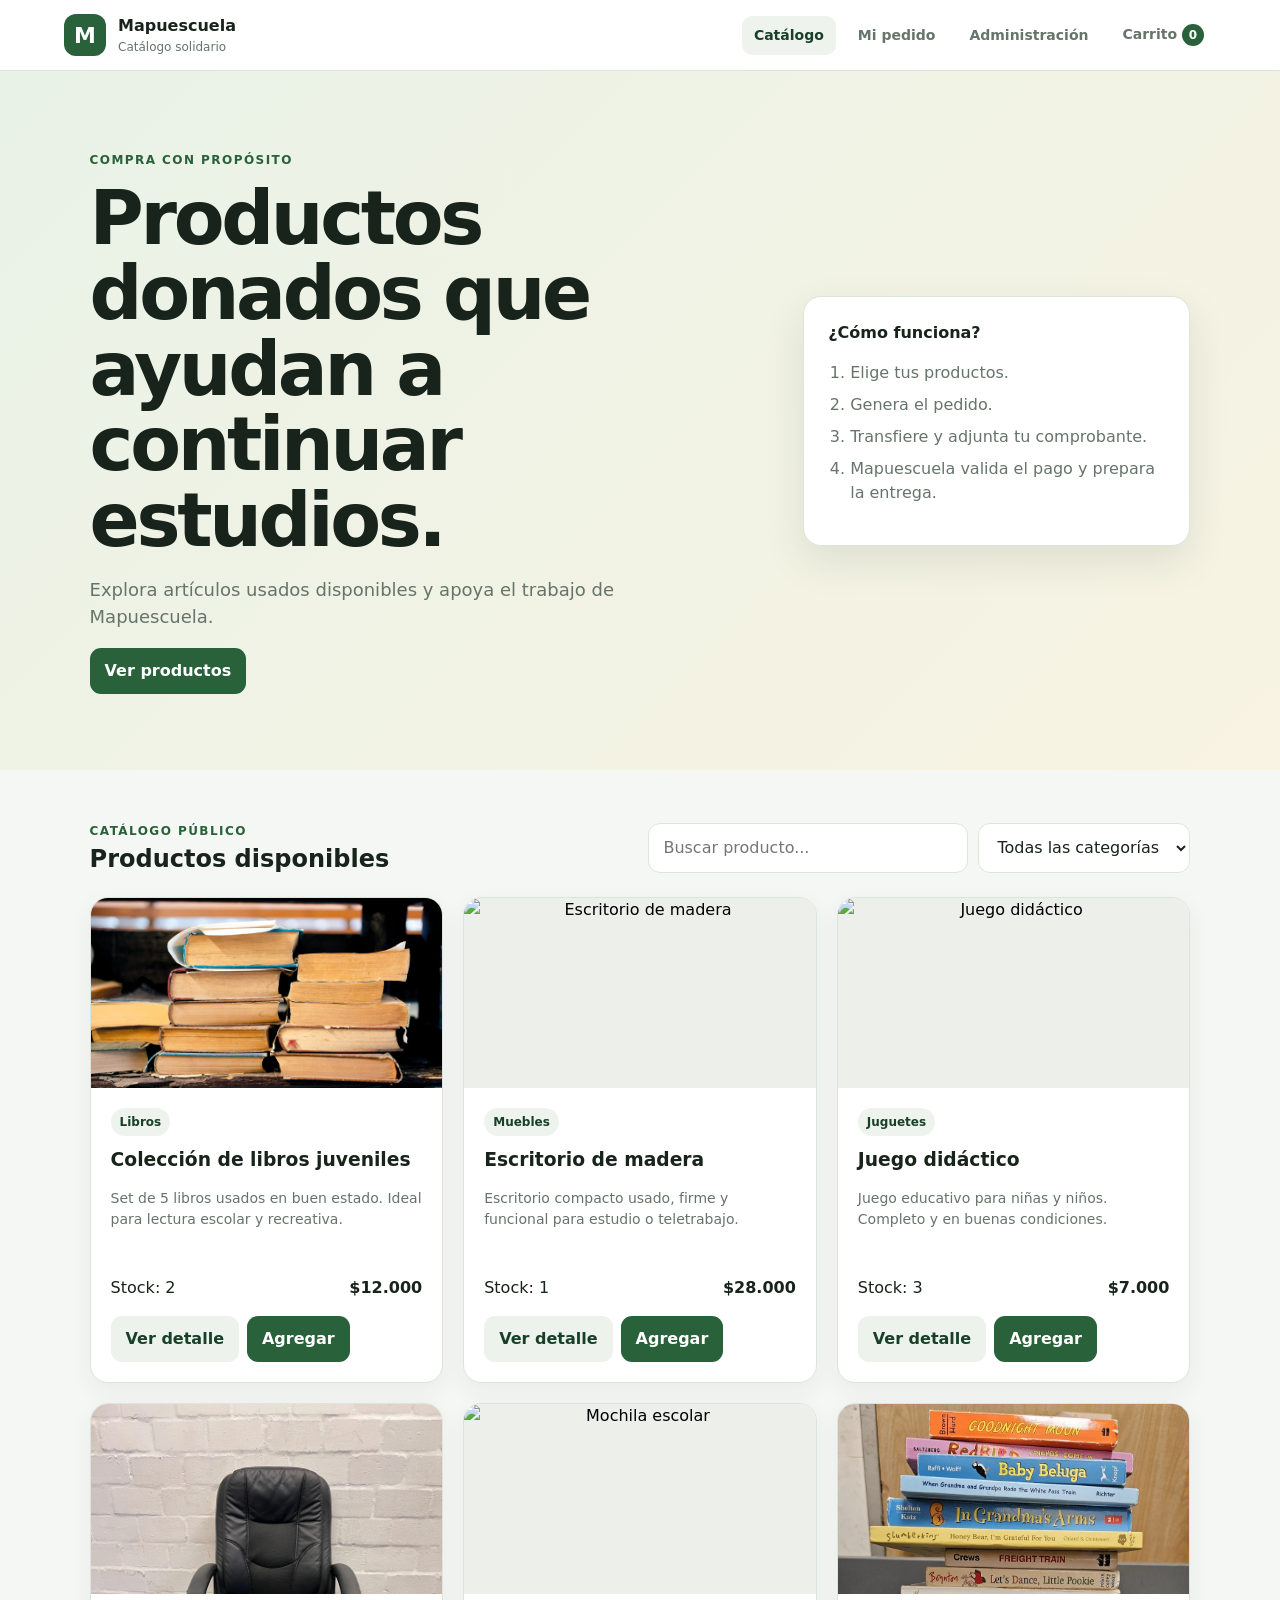
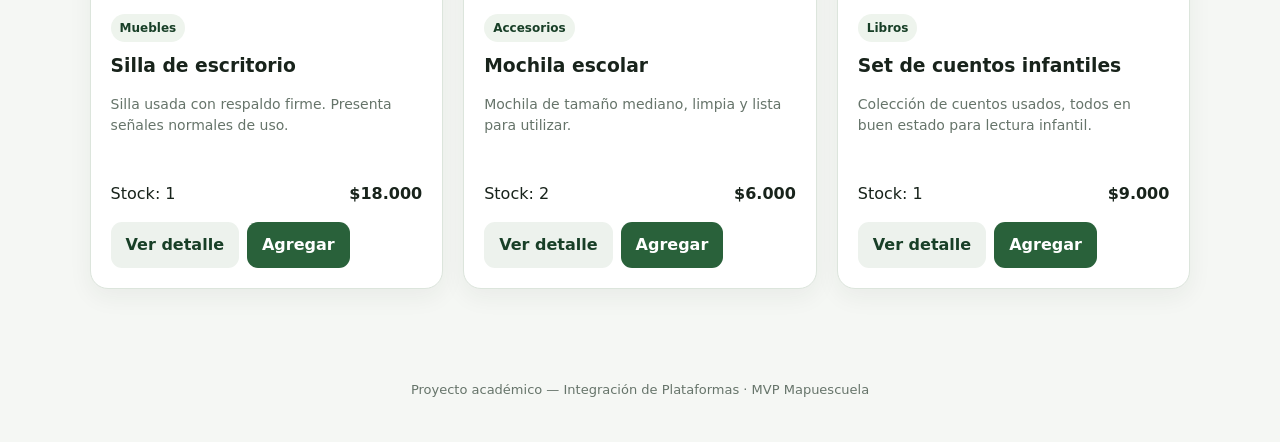
==== frontend/index.html @ 1a3f2280 "Agregar frontend inicial de Mapuescuela Se incorpora catálogo, carrito, checkout, consulta de pedido" ====
<!DOCTYPE html>
<html lang="es">
<head>
  <meta charset="UTF-8" />
  <meta name="viewport" content="width=device-width, initial-scale=1.0" />
  <title>Mapuescuela | Catálogo solidario</title>
  <link rel="stylesheet" href="estilos.css" />
</head>
<body data-page="catalogo">
  <!-- Navegación principal del catálogo y acceso a las demás vistas. -->
  <header class="topbar">
    <a class="brand" href="index.html">
      <span class="brand-mark">M</span>
      <span>
        <strong>Mapuescuela</strong>
        <small>Catálogo solidario</small>
      </span>
    </a>
    <nav class="nav">
      <a class="active" href="index.html">Catálogo</a>
      <a href="estado.html">Mi pedido</a>
      <a href="admin.html">Administración</a>
      <a class="cart-link" href="carrito.html">Carrito <span id="cart-count">0</span></a>
    </nav>
  </header>

  <main>
    <!-- Presentación breve del objetivo solidario de Mapuescuela. -->
    <section class="hero">
      <div>
        <span class="eyebrow">Compra con propósito</span>
        <h1>Productos donados que ayudan a continuar estudios.</h1>
        <p>Explora artículos usados disponibles y apoya el trabajo de Mapuescuela.</p>
        <a class="btn primary" href="#catalogo">Ver productos</a>
      </div>
      <div class="hero-card">
        <strong>¿Cómo funciona?</strong>
        <ol>
          <li>Elige tus productos.</li>
          <li>Genera el pedido.</li>
          <li>Transfiere y adjunta tu comprobante.</li>
          <li>Mapuescuela valida el pago y prepara la entrega.</li>
        </ol>
      </div>
    </section>

    <!-- Catálogo público: los productos se generan dinámicamente desde app.js. -->
    <section class="section" id="catalogo">
      <div class="section-head">
        <div>
          <span class="eyebrow">Catálogo público</span>
          <h2>Productos disponibles</h2>
        </div>
        <div class="filters">
          <input id="search-input" type="search" placeholder="Buscar producto..." />
          <select id="category-filter">
            <option value="">Todas las categorías</option>
          </select>
        </div>
      </div>
      <div id="product-grid" class="product-grid"></div>
      <div id="empty-products" class="empty hidden">No se encontraron productos.</div>
    </section>
  </main>

  <!-- Modal reutilizado para mostrar el detalle del producto sin cambiar de página. -->
  <div id="product-modal" class="modal hidden" aria-hidden="true">
    <div class="modal-card">
      <button id="modal-close" class="modal-close" aria-label="Cerrar">×</button>
      <div id="modal-content"></div>
    </div>
  </div>

  <footer>
    <p>Proyecto académico — Integración de Plataformas · MVP Mapuescuela</p>
  </footer>

  <script src="soap-client.js"></script>
  <script src="app.js"></script>
</body>
</html>
---- frontend/estilos.css ----
:root{
  --bg:#f5f7f4;
  --surface:#ffffff;
  --surface-2:#eef4ed;
  --text:#18231b;
  --muted:#66746a;
  --brand:#29613a;
  --brand-dark:#183f27;
  --accent:#d8a83d;
  --border:#dce5dc;
  --danger:#a63c3c;
  --warning:#9a6b17;
  --success:#2a6c43;
  --shadow:0 16px 40px rgba(28,55,35,.10);
  --radius:18px;
}
*{box-sizing:border-box}
html{scroll-behavior:smooth}
body{margin:0;background:var(--bg);color:var(--text);font-family:Inter,system-ui,-apple-system,BlinkMacSystemFont,"Segoe UI",sans-serif;line-height:1.5}
a{color:inherit;text-decoration:none}
button,input,select,textarea{font:inherit}
button{cursor:pointer}
.topbar{position:sticky;top:0;z-index:20;display:flex;align-items:center;justify-content:space-between;gap:24px;padding:14px clamp(18px,5vw,72px);background:rgba(255,255,255,.94);backdrop-filter:blur(12px);border-bottom:1px solid var(--border)}
.brand{display:flex;align-items:center;gap:12px}
.brand-mark{display:grid;place-items:center;width:42px;height:42px;border-radius:12px;background:var(--brand);color:white;font-weight:900;font-size:22px}
.brand strong,.brand small{display:block}
.brand small{color:var(--muted);font-size:12px}
.nav{display:flex;align-items:center;gap:10px;flex-wrap:wrap}
.nav a{padding:9px 12px;border-radius:10px;color:var(--muted);font-weight:700;font-size:14px}
.nav a:hover,.nav a.active{background:var(--surface-2);color:var(--brand-dark)}
.cart-link span{display:inline-grid;place-items:center;min-width:22px;height:22px;padding:0 6px;background:var(--brand);color:#fff;border-radius:999px;font-size:12px}
.hero{display:grid;grid-template-columns:1.4fr .8fr;gap:36px;align-items:center;padding:76px clamp(18px,7vw,110px);background:linear-gradient(135deg,#e9f2e7,#f8f3e2)}
.hero h1{max-width:780px;margin:10px 0 14px;font-size:clamp(38px,6vw,74px);line-height:1.02;letter-spacing:-.045em}
.hero p{max-width:650px;color:var(--muted);font-size:18px}
.eyebrow{color:var(--brand);font-weight:900;text-transform:uppercase;letter-spacing:.12em;font-size:12px}
.hero-card,.summary-card,.form-card,.order-detail{background:var(--surface);border:1px solid var(--border);border-radius:var(--radius);padding:24px;box-shadow:var(--shadow)}
.hero-card ol{padding-left:22px;color:var(--muted)}
.hero-card li+li{margin-top:8px}
.section{padding:48px clamp(18px,7vw,110px)}
.page-narrow{max-width:1300px;margin:auto}
.section-head{display:flex;justify-content:space-between;align-items:end;gap:20px;margin-bottom:24px}
.section-head h1,.section-head h2{margin:4px 0 0;line-height:1.1}
.filters{display:flex;gap:10px;flex-wrap:wrap}
input,select,textarea{width:100%;border:1px solid var(--border);background:#fff;border-radius:12px;padding:12px 14px;color:var(--text);outline:none}
input:focus,select:focus,textarea:focus{border-color:#7aad87;box-shadow:0 0 0 3px rgba(41,97,58,.1)}
.filters input{width:min(320px,70vw)}
.filters select{width:auto}
.product-grid{display:grid;grid-template-columns:repeat(3,minmax(0,1fr));gap:20px}
.product-card{overflow:hidden;background:var(--surface);border:1px solid var(--border);border-radius:var(--radius);box-shadow:0 8px 24px rgba(31,58,38,.06)}
.product-visual{width:100%;height:190px;border:0;background:linear-gradient(145deg,#e4efe1,#fbf6e7);display:grid;place-items:center}
.product-visual span{font-size:76px;filter:drop-shadow(0 8px 12px rgba(0,0,0,.08))}
.product-body{padding:20px}
.product-body h3{margin:10px 0 6px}
.product-body p{color:var(--muted);min-height:72px;font-size:14px}
.badge{display:inline-flex;padding:5px 9px;background:var(--surface-2);color:var(--brand-dark);border-radius:999px;font-size:12px;font-weight:800}
.product-meta{display:flex;justify-content:space-between;align-items:center;margin:16px 0}
.product-meta.large{font-size:18px}
.card-actions{display:flex;gap:8px}
.btn{border:0;border-radius:11px;padding:11px 15px;font-weight:800;display:inline-flex;align-items:center;justify-content:center;gap:8px}
.btn.primary{background:var(--brand);color:white}
.btn.primary:hover{background:var(--brand-dark)}
.btn.ghost{background:#edf2ed;color:var(--brand-dark)}
.btn.danger-btn{background:#f7e5e5;color:var(--danger)}
.btn.block{width:100%;margin-top:10px}
.btn.tiny{padding:7px 10px;font-size:12px;margin:2px}
.two-col{display:grid;grid-template-columns:1.45fr .65fr;gap:24px;align-items:start}
.stack{display:grid;gap:12px}
.cart-item{display:grid;grid-template-columns:64px 1fr auto auto auto;gap:16px;align-items:center;background:#fff;border:1px solid var(--border);border-radius:16px;padding:16px}
.cart-icon{display:grid;place-items:center;width:64px;height:64px;background:var(--surface-2);border-radius:14px;font-size:32px}
.cart-info h3{margin:5px 0}
.cart-info small{color:var(--muted)}
.qty{display:flex;align-items:center;gap:9px}
.qty button,.icon-btn{width:32px;height:32px;border:1px solid var(--border);background:#fff;border-radius:9px;font-weight:900}
.icon-btn.danger{color:var(--danger)}
.summary-card{position:sticky;top:92px}
.summary-card h3{margin-top:0}
.summary-line{display:flex;justify-content:space-between;padding:12px 0;border-bottom:1px solid var(--border)}
.summary-line.total{font-size:20px;border-bottom:0;padding-top:18px}
.form-card h3:not(:first-child){margin-top:30px}
.form-grid{display:grid;grid-template-columns:1fr 1fr;gap:14px}
.form-grid label{font-weight:700;font-size:14px}
.form-grid label input,.form-grid label select,.form-grid label textarea{margin-top:6px;font-weight:400}
.full{grid-column:1/-1}
.option-grid{display:grid;grid-template-columns:1fr 1fr;gap:12px}
.option-card{display:flex;align-items:start;gap:10px;border:1px solid var(--border);padding:16px;border-radius:14px;background:#fff}
.option-card input{width:auto;margin-top:4px}
.option-card strong,.option-card small{display:block}
.option-card small{color:var(--muted);margin-top:4px}
.bank-box{background:#fff8e7;border:1px solid #eed58c;border-radius:14px;padding:14px;margin-bottom:16px}
.bank-box p{margin:4px 0}
.help,.notice{display:block;color:var(--muted);font-size:12px;margin-top:6px}
.form-message{margin-top:18px}
.success-box{display:grid;gap:10px;padding:18px;border:1px solid #abd3b5;background:#edf8ef;border-radius:14px}
.mini-list{display:grid;gap:10px}
.mini-list>div{display:flex;justify-content:space-between;gap:15px;border-bottom:1px solid var(--border);padding-bottom:10px}
.track-form{display:grid;grid-template-columns:1fr auto;gap:10px;align-items:end}
.order-detail{margin-top:22px}
.order-top{display:flex;justify-content:space-between;gap:20px;align-items:start}
.status{display:inline-flex;padding:6px 10px;border-radius:999px;font-size:12px;font-weight:900;white-space:nowrap}
.status.success{background:#e5f5ea;color:var(--success)}
.status.warning{background:#fff2d5;color:var(--warning)}
.status.danger{background:#f8e1e1;color:var(--danger)}
.status.neutral{background:#eef1ef;color:#536057}
.order-grid{display:grid;grid-template-columns:repeat(4,1fr);gap:12px;margin:20px 0}
.order-grid>div{padding:14px;background:var(--surface-2);border-radius:12px}
.order-grid small,.order-grid strong{display:block}
.process-strip{display:flex;gap:6px;flex-wrap:wrap;margin-top:24px}
.process-strip span{padding:8px 10px;border-radius:9px;background:#eff2ef;color:var(--muted);font-size:12px}
.process-strip span.current{background:var(--brand);color:#fff}
.stats-grid{display:grid;grid-template-columns:repeat(4,1fr);gap:14px;margin-bottom:22px}
.stat{background:#fff;border:1px solid var(--border);padding:20px;border-radius:15px}
.stat span,.stat strong{display:block}
.stat span{color:var(--muted);font-size:13px}
.stat strong{font-size:30px;margin-top:4px}
.admin-tabs{display:flex;gap:8px;margin-bottom:14px}
.tab{border:0;background:#e8eee8;padding:10px 16px;border-radius:10px;font-weight:800;color:var(--muted)}
.tab.active{background:var(--brand);color:#fff}
.admin-panel{background:#fff;border:1px solid var(--border);border-radius:16px;padding:16px}
.table-wrap{overflow:auto}
table{width:100%;border-collapse:collapse;min-width:800px}
th,td{text-align:left;padding:13px;border-bottom:1px solid var(--border);vertical-align:middle}
th{font-size:12px;text-transform:uppercase;letter-spacing:.05em;color:var(--muted)}
td small{color:var(--muted)}
.panel-actions{display:flex;justify-content:flex-end;margin-bottom:12px}
.actions-cell{min-width:180px}
.modal{position:fixed;z-index:50;inset:0;background:rgba(13,24,16,.56);display:grid;place-items:center;padding:20px}
.modal-card{position:relative;width:min(620px,100%);max-height:90vh;overflow:auto;background:#fff;border-radius:22px;padding:28px;box-shadow:0 30px 80px rgba(0,0,0,.25)}
.modal-card.small{width:min(560px,100%)}
.modal-close{position:absolute;right:16px;top:12px;border:0;background:transparent;font-size:28px;color:var(--muted)}
.detail-visual{display:grid;place-items:center;height:200px;background:linear-gradient(145deg,#e4efe1,#fbf6e7);border-radius:16px;font-size:90px;margin-bottom:20px}
.empty{text-align:center;padding:50px 20px;color:var(--muted);background:#fff;border:1px dashed var(--border);border-radius:16px}
.toast{position:fixed;left:50%;bottom:24px;z-index:100;transform:translate(-50%,20px);opacity:0;background:#173d25;color:white;padding:12px 18px;border-radius:12px;box-shadow:var(--shadow);transition:.2s}
.toast.show{transform:translate(-50%,0);opacity:1}
.hidden{display:none!important}
footer{padding:30px;text-align:center;color:var(--muted);font-size:13px}
@media(max-width:900px){
  .topbar{align-items:flex-start;flex-direction:column}
  .nav{width:100%;overflow:auto;flex-wrap:nowrap}
  .hero,.two-col{grid-template-columns:1fr}
  .product-grid{grid-template-columns:repeat(2,minmax(0,1fr))}
  .summary-card{position:static}
  .stats-grid{grid-template-columns:repeat(2,1fr)}
  .order-grid{grid-template-columns:repeat(2,1fr)}
}
@media(max-width:620px){
  .section{padding:32px 16px}
  .hero{padding:48px 16px}
  .hero h1{font-size:42px}
  .product-grid,.form-grid,.option-grid{grid-template-columns:1fr}
  .full{grid-column:auto}
  .section-head{align-items:stretch;flex-direction:column}
  .filters input,.filters select{width:100%}
  .cart-item{grid-template-columns:50px 1fr auto}
  .cart-item>.qty{grid-column:2}
  .cart-item>strong{grid-column:2}
  .track-form{grid-template-columns:1fr}
  .stats-grid{grid-template-columns:1fr 1fr}
  .order-grid{grid-template-columns:1fr}
}


/* Fotografías del catálogo */
.product-visual{
  overflow:hidden;
  padding:0;
  background:#ecefea;
}
.product-visual img{
  width:100%;
  height:100%;
  display:block;
  object-fit:cover;
  transition:transform .28s ease;
}
.product-card:hover .product-visual img{
  transform:scale(1.035);
}
.detail-visual{
  overflow:hidden;
  padding:0;
  background:#ecefea;
}
.detail-visual img{
  width:100%;
  height:100%;
  display:block;
  object-fit:cover;
}
.cart-icon{
  overflow:hidden;
  padding:0;
}
.cart-icon img{
  width:100%;
  height:100%;
  object-fit:cover;
  display:block;
}
.admin-product{
  display:flex;
  align-items:center;
  gap:10px;
  min-width:210px;
}
.admin-product img{
  width:46px;
  height:46px;
  object-fit:cover;
  border-radius:9px;
  border:1px solid var(--border);
}
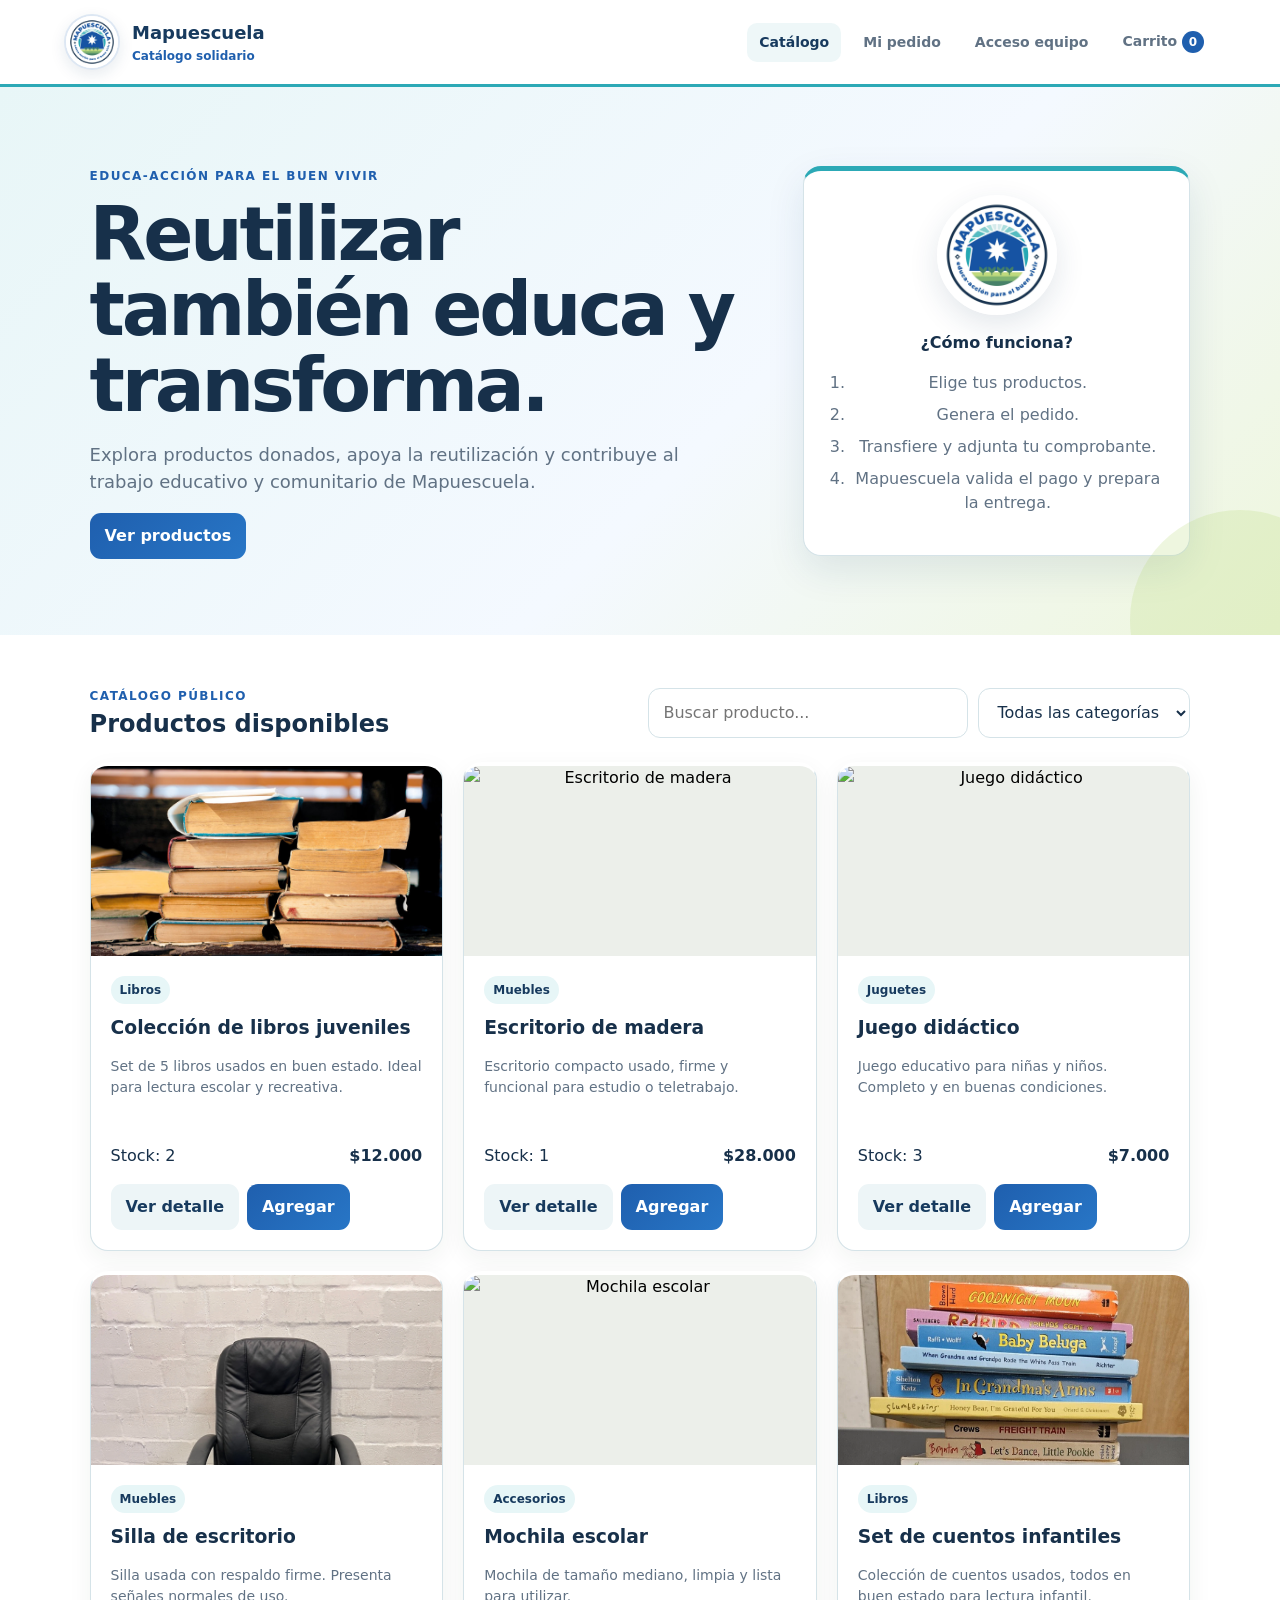
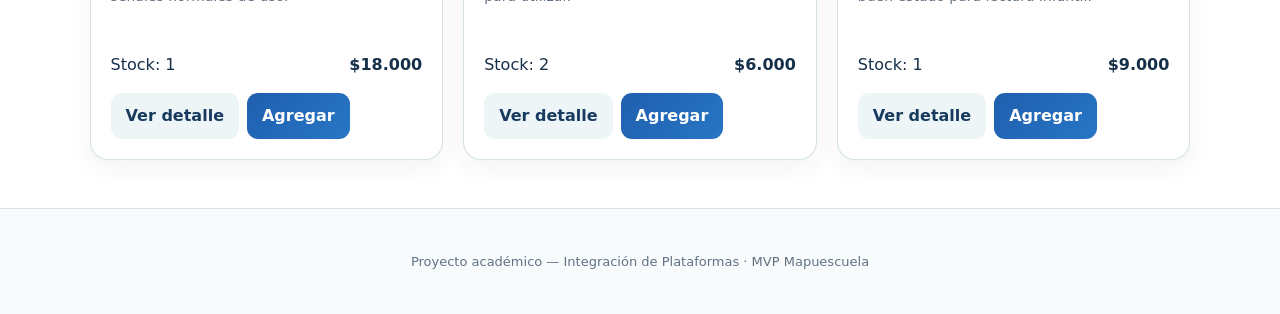
==== commit 2aeab5ea: "Mejorar identidad visual y seguridad del fronten Se incorpora identidad visual de Mapuescuela, logot" ====
--- a/frontend/index.html
+++ b/frontend/index.html
@@ -10,7 +10,7 @@
   <!-- Navegación principal del catálogo y acceso a las demás vistas. -->
   <header class="topbar">
     <a class="brand" href="index.html">
-      <span class="brand-mark">M</span>
+      <img class="brand-logo" src="logo-mapuescuela.jpg" alt="Logotipo Mapuescuela">
       <span>
         <strong>Mapuescuela</strong>
         <small>Catálogo solidario</small>
@@ -19,7 +19,7 @@
     <nav class="nav">
       <a class="active" href="index.html">Catálogo</a>
       <a href="estado.html">Mi pedido</a>
-      <a href="admin.html">Administración</a>
+      <a href="login.html">Acceso equipo</a>
       <a class="cart-link" href="carrito.html">Carrito <span id="cart-count">0</span></a>
     </nav>
   </header>
@@ -28,12 +28,13 @@
     <!-- Presentación breve del objetivo solidario de Mapuescuela. -->
     <section class="hero">
       <div>
-        <span class="eyebrow">Compra con propósito</span>
-        <h1>Productos donados que ayudan a continuar estudios.</h1>
-        <p>Explora artículos usados disponibles y apoya el trabajo de Mapuescuela.</p>
+        <span class="eyebrow">Educa-acción para el buen vivir</span>
+        <h1>Reutilizar también educa y transforma.</h1>
+        <p>Explora productos donados, apoya la reutilización y contribuye al trabajo educativo y comunitario de Mapuescuela.</p>
         <a class="btn primary" href="#catalogo">Ver productos</a>
       </div>
-      <div class="hero-card">
+      <div class="hero-card identity-card">
+        <img class="hero-logo" src="logo-mapuescuela.jpg" alt="Mapuescuela">
         <strong>¿Cómo funciona?</strong>
         <ol>
           <li>Elige tus productos.</li>
--- a/frontend/estilos.css
+++ b/frontend/estilos.css
@@ -1,18 +1,19 @@
 :root{
-  --bg:#f5f7f4;
+  --brand:#1f5fae;
+  --brand-dark:#173a5e;
+  --brand-cyan:#2ca9b6;
+  --brand-green:#4f8f6f;
+  --brand-lime:#b6d879;
   --surface:#ffffff;
-  --surface-2:#eef4ed;
-  --text:#18231b;
-  --muted:#66746a;
-  --brand:#29613a;
-  --brand-dark:#183f27;
-  --accent:#d8a83d;
-  --border:#dce5dc;
+  --surface-2:#eef7f8;
+  --text:#17304a;
+  --muted:#617284;
+  --border:#d5e3e8;
   --danger:#a63c3c;
-  --warning:#9a6b17;
-  --success:#2a6c43;
-  --shadow:0 16px 40px rgba(28,55,35,.10);
+  --success:#397a5a;
+  --warning:#9a6b12;
   --radius:18px;
+  --shadow:0 14px 38px rgba(23,58,94,.10);
 }
 *{box-sizing:border-box}
 html{scroll-behavior:smooth}
@@ -29,7 +30,7 @@
 .nav a{padding:9px 12px;border-radius:10px;color:var(--muted);font-weight:700;font-size:14px}
 .nav a:hover,.nav a.active{background:var(--surface-2);color:var(--brand-dark)}
 .cart-link span{display:inline-grid;place-items:center;min-width:22px;height:22px;padding:0 6px;background:var(--brand);color:#fff;border-radius:999px;font-size:12px}
-.hero{display:grid;grid-template-columns:1.4fr .8fr;gap:36px;align-items:center;padding:76px clamp(18px,7vw,110px);background:linear-gradient(135deg,#e9f2e7,#f8f3e2)}
+.hero{display:grid;grid-template-columns:1.4fr .8fr;gap:36px;align-items:center;padding:76px clamp(18px,7vw,110px);background:linear-gradient(135deg,#e8f6f7,#f4f9ff 58%,#eef6dc)}
 .hero h1{max-width:780px;margin:10px 0 14px;font-size:clamp(38px,6vw,74px);line-height:1.02;letter-spacing:-.045em}
 .hero p{max-width:650px;color:var(--muted);font-size:18px}
 .eyebrow{color:var(--brand);font-weight:900;text-transform:uppercase;letter-spacing:.12em;font-size:12px}
@@ -42,7 +43,7 @@
 .section-head h1,.section-head h2{margin:4px 0 0;line-height:1.1}
 .filters{display:flex;gap:10px;flex-wrap:wrap}
 input,select,textarea{width:100%;border:1px solid var(--border);background:#fff;border-radius:12px;padding:12px 14px;color:var(--text);outline:none}
-input:focus,select:focus,textarea:focus{border-color:#7aad87;box-shadow:0 0 0 3px rgba(41,97,58,.1)}
+input:focus,select:focus,textarea:focus{border-color:var(--brand-cyan);box-shadow:0 0 0 3px rgba(44,169,182,.13)}
 .filters input{width:min(320px,70vw)}
 .filters select{width:auto}
 .product-grid{display:grid;grid-template-columns:repeat(3,minmax(0,1fr));gap:20px}
@@ -59,7 +60,7 @@
 .btn{border:0;border-radius:11px;padding:11px 15px;font-weight:800;display:inline-flex;align-items:center;justify-content:center;gap:8px}
 .btn.primary{background:var(--brand);color:white}
 .btn.primary:hover{background:var(--brand-dark)}
-.btn.ghost{background:#edf2ed;color:var(--brand-dark)}
+.btn.ghost{background:#edf5f7;color:var(--brand-dark)}
 .btn.danger-btn{background:#f7e5e5;color:var(--danger)}
 .btn.block{width:100%;margin-top:10px}
 .btn.tiny{padding:7px 10px;font-size:12px;margin:2px}
@@ -113,7 +114,7 @@
 .stat span{color:var(--muted);font-size:13px}
 .stat strong{font-size:30px;margin-top:4px}
 .admin-tabs{display:flex;gap:8px;margin-bottom:14px}
-.tab{border:0;background:#e8eee8;padding:10px 16px;border-radius:10px;font-weight:800;color:var(--muted)}
+.tab{border:0;background:#e8f3f5;padding:10px 16px;border-radius:10px;font-weight:800;color:var(--muted)}
 .tab.active{background:var(--brand);color:#fff}
 .admin-panel{background:#fff;border:1px solid var(--border);border-radius:16px;padding:16px}
 .table-wrap{overflow:auto}
@@ -129,7 +130,7 @@
 .modal-close{position:absolute;right:16px;top:12px;border:0;background:transparent;font-size:28px;color:var(--muted)}
 .detail-visual{display:grid;place-items:center;height:200px;background:linear-gradient(145deg,#e4efe1,#fbf6e7);border-radius:16px;font-size:90px;margin-bottom:20px}
 .empty{text-align:center;padding:50px 20px;color:var(--muted);background:#fff;border:1px dashed var(--border);border-radius:16px}
-.toast{position:fixed;left:50%;bottom:24px;z-index:100;transform:translate(-50%,20px);opacity:0;background:#173d25;color:white;padding:12px 18px;border-radius:12px;box-shadow:var(--shadow);transition:.2s}
+.toast{position:fixed;left:50%;bottom:24px;z-index:100;transform:translate(-50%,20px);opacity:0;background:var(--brand-dark);color:white;padding:12px 18px;border-radius:12px;box-shadow:var(--shadow);transition:.2s}
 .toast.show{transform:translate(-50%,0);opacity:1}
 .hidden{display:none!important}
 footer{padding:30px;text-align:center;color:var(--muted);font-size:13px}
@@ -209,3 +210,163 @@
   border-radius:9px;
   border:1px solid var(--border);
 }
+
+
+/* ===== Identidad visual institucional Mapuescuela ===== */
+.brand{
+  display:flex;
+  align-items:center;
+  gap:12px;
+}
+.brand-logo{
+  width:56px;
+  height:56px;
+  border-radius:50%;
+  object-fit:cover;
+  background:#fff;
+  border:2px solid rgba(31,95,174,.15);
+  box-shadow:0 5px 15px rgba(23,58,94,.10);
+}
+.brand span{
+  display:grid;
+  gap:1px;
+}
+.brand strong{color:var(--brand-dark);font-size:18px}
+.brand small{color:var(--brand);font-weight:700}
+
+.topbar{
+  border-bottom:3px solid var(--brand-cyan);
+}
+.eyebrow{color:var(--brand)}
+.hero{
+  position:relative;
+  overflow:hidden;
+}
+.hero::after{
+  content:"";
+  position:absolute;
+  width:220px;
+  height:220px;
+  right:-70px;
+  bottom:-95px;
+  border-radius:50%;
+  background:rgba(182,216,121,.24);
+  pointer-events:none;
+}
+.identity-card{
+  text-align:center;
+  border-top:5px solid var(--brand-cyan);
+}
+.hero-logo{
+  width:120px;
+  height:120px;
+  object-fit:cover;
+  border-radius:50%;
+  display:block;
+  margin:0 auto 16px;
+  box-shadow:0 10px 30px rgba(23,58,94,.12);
+}
+.btn.primary{
+  background:linear-gradient(135deg,var(--brand),#2876c6);
+}
+.btn.primary:hover{background:var(--brand-dark)}
+.badge{
+  background:#e7f6f7;
+  color:var(--brand-dark);
+}
+.product-card{
+  border-top:4px solid transparent;
+  transition:transform .2s ease,border-color .2s ease,box-shadow .2s ease;
+}
+.product-card:hover{
+  transform:translateY(-3px);
+  border-top-color:var(--brand-cyan);
+  box-shadow:0 16px 34px rgba(23,58,94,.12);
+}
+footer{
+  border-top:1px solid var(--border);
+  background:#f8fbfc;
+}
+
+/* ===== Acceso y autorización del panel administrativo ===== */
+.auth-shell{
+  min-height:calc(100vh - 150px);
+  display:grid;
+  place-items:center;
+  padding:48px 20px;
+  background:linear-gradient(145deg,#e9f7f8,#f6fbff 60%,#f0f7df);
+}
+.auth-card{
+  width:min(520px,100%);
+  background:#fff;
+  border:1px solid var(--border);
+  border-top:6px solid var(--brand);
+  border-radius:24px;
+  box-shadow:var(--shadow);
+  padding:32px;
+}
+.auth-card h1{margin:8px 0}
+.auth-card>p{color:var(--muted);margin-bottom:22px}
+.auth-logo{
+  width:108px;
+  height:108px;
+  object-fit:cover;
+  border-radius:50%;
+  display:block;
+  margin:0 auto 20px;
+  box-shadow:0 10px 28px rgba(23,58,94,.12);
+}
+.auth-form{
+  display:grid;
+  gap:14px;
+}
+.auth-form label{font-weight:800;font-size:14px}
+.auth-form input{margin-top:6px}
+.auth-error{
+  margin-top:14px;
+  background:#f8e1e1;
+  color:var(--danger);
+  border:1px solid #edbbbb;
+  border-radius:12px;
+  padding:12px 14px;
+  font-weight:700;
+}
+.security-note{
+  margin-top:22px;
+  padding:14px;
+  border-radius:14px;
+  background:#f0f8fa;
+  border:1px solid #cfe7eb;
+  color:var(--muted);
+  font-size:13px;
+}
+.security-note strong{color:var(--brand-dark)}
+.security-note p{margin:5px 0 0}
+.nav-logout{
+  border:1px solid var(--border);
+  background:#fff;
+  color:var(--brand-dark);
+  padding:9px 12px;
+  border-radius:10px;
+  font-weight:800;
+}
+.nav-logout:hover{background:#edf5f7}
+.admin-security-copy{
+  color:var(--muted);
+  margin:6px 0 0;
+  max-width:660px;
+}
+
+/* Destaca visualmente que administración es un entorno restringido */
+body[data-page="admin"] .topbar{
+  background:linear-gradient(90deg,#fff,#f0f8fa);
+}
+body[data-page="admin"] .admin-panel{
+  border-top:4px solid var(--brand-cyan);
+}
+
+@media(max-width:620px){
+  .brand-logo{width:48px;height:48px}
+  .hero-logo{width:95px;height:95px}
+  .auth-card{padding:24px 18px}
+}
